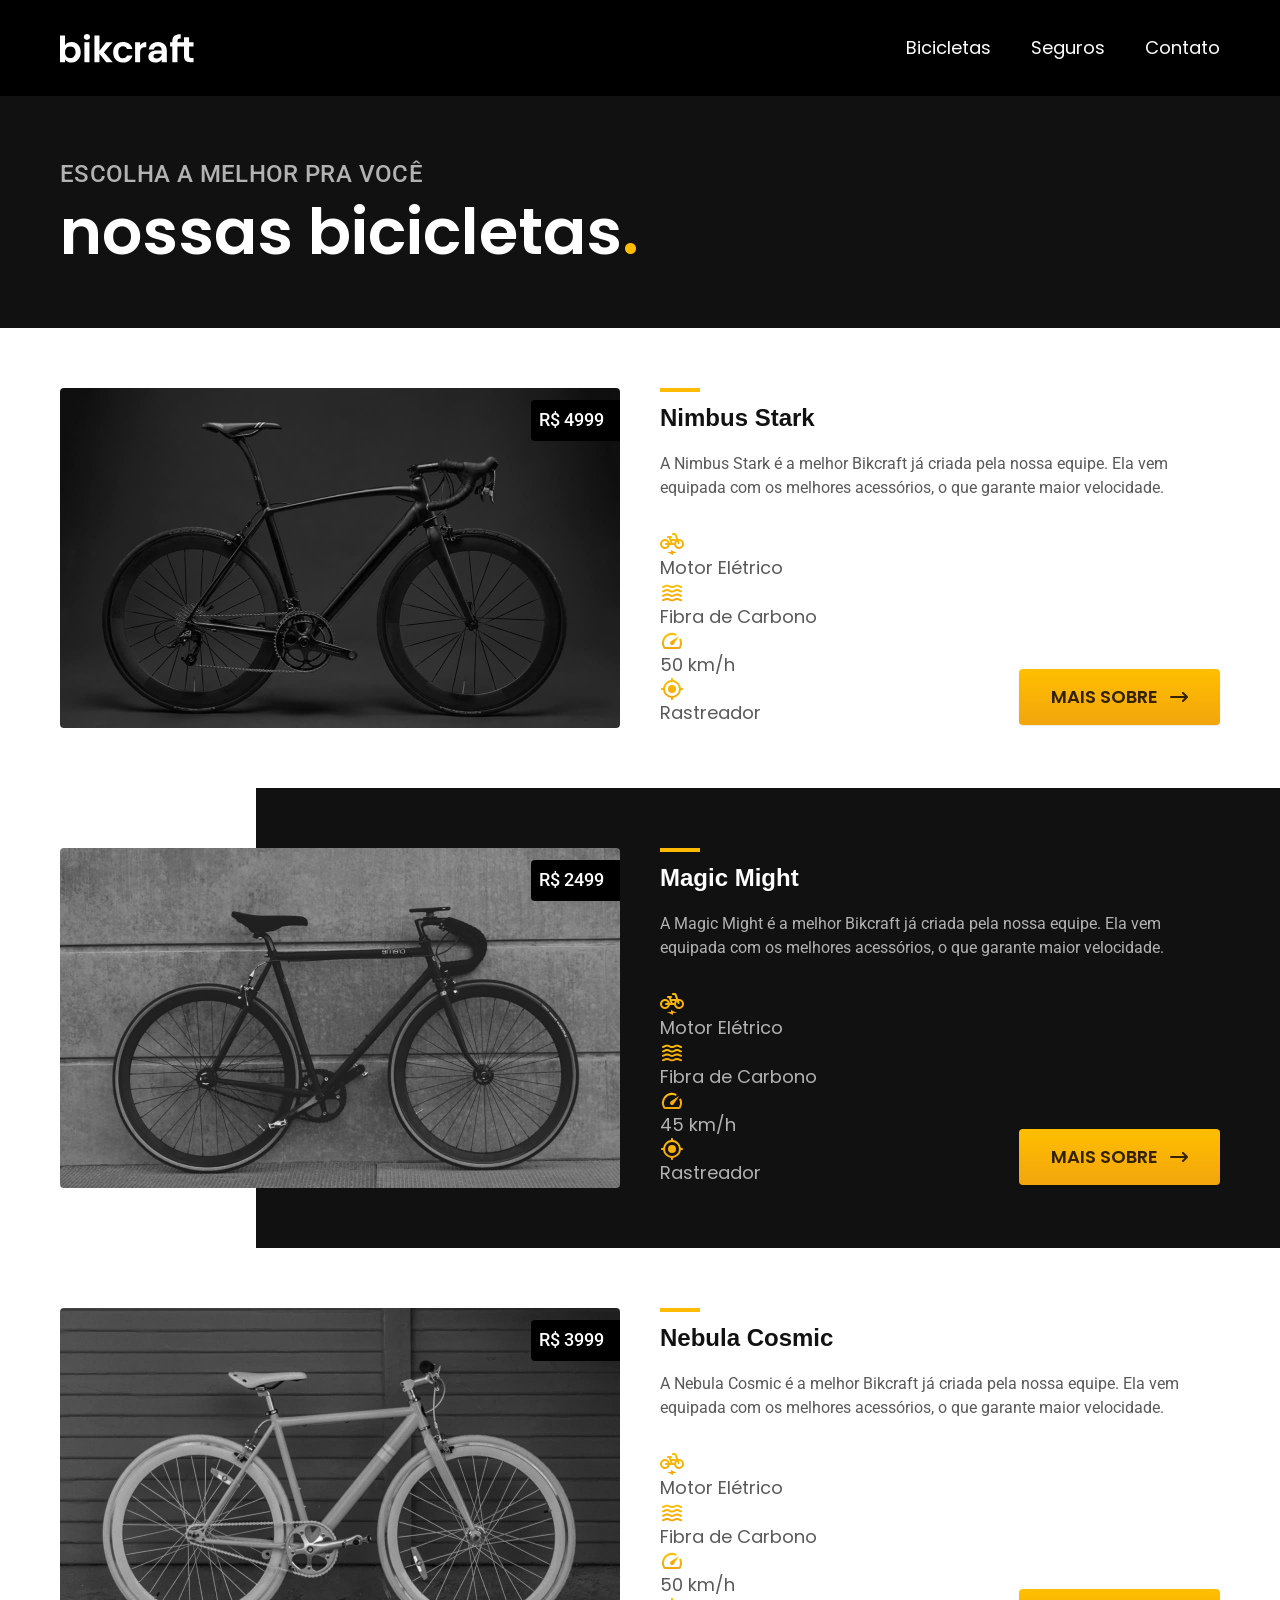
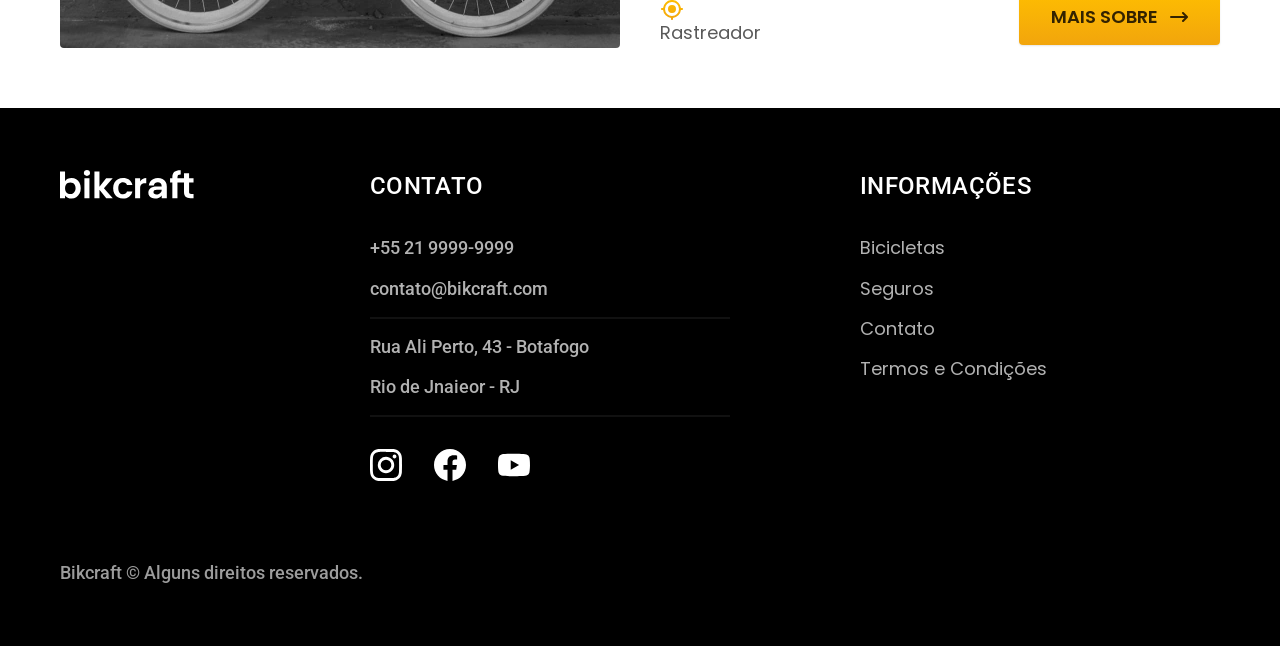
==== bicicletas.html @ 815cf104 "Bicicletas" ====
<!DOCTYPE html>
<html lang="en">

<head>
  <meta charset="UTF-8">
  <meta name="viewport" content="width=device-width, initial-scale=1.0">
  <title>Bicicletas | Bikcraft</title>
  <meta name="description" content="Termos e Condições.">

  <link rel="stylesheet" href="./css/style.css">

  <link rel="preconnect" href="https://fonts.googleapis.com">
  <link rel="preconnect" href="https://fonts.gstatic.com" crossorigin>
  <link href="https://fonts.googleapis.com/css2?family=Merriweather:ital,opsz,wght@1,18..144,900&family=Poppins:wght@400;600&family=Roboto:ital,wght@0,100..900;1,100..900&display=swap" rel="stylesheet">
</head>

<body id="bicicletas">
  <header class="header-bg">
    <div class="header container">
      <a href="./">
        <img src="./img/bikcraft.svg" alt="Bikcraft">
      </a>
      <nav aria-label="primaria">
        <ul class="header-menu font-1-m cor-0">
          <li><a href="./bicicletas.html">Bicicletas</a></li>
          <li><a href="./seguros.html">Seguros</a></li>
          <li><a href="./contato.html"> Contato</a></li>
        </ul>
      </nav>
    </div>

  </header>

  <main>
    <div class="titulo-bg">
      <div class="titulo container">
        <p class="font-2-l-b cor-5">Escolha a melhor pra você</p>
        <h1 class="font-1-xxl cor-0">nossas bicicletas<span class="cor-p1">.</span></h1>
      </div>
    </div>


    <div class="bicicletas container">
      <div class="bicicletas-imagem">
        <img src="./img/bicicletas/nimbus.jpg" alt="Bicicleta preta">
        <span class="font-2-m cor-0">R$ 4999</span>
      </div>
      <div class="bicicletas-conteudo">
        <h2 class="font-1-x1">Nimbus Stark</h2>
        <p class="font-2-s cor-8">A Nimbus Stark é a melhor Bikcraft já criada pela nossa equipe. Ela vem equipada com os melhores acessórios, o que garante maior velocidade.</p>
        <ul class="font-1-m cor-8">
          <li>
            <img src="./img/icones/eletrica.svg" alt="">
            Motor Elétrico
          </li>
          <li>
            <img src="./img/icones/carbono.svg" alt="">
            Fibra de Carbono
          </li>
          <li>
            <img src="./img/icones/velocidade.svg" alt="">
            50 km/h
          </li>
          <li>
            <img src="./img/icones/rastreador.svg" alt="">
            Rastreador
          </li>
        </ul>
        <a class="botao seta" href="./bicicletas/nimbus.html">Mais Sobre</a>
      </div>
    </div>


    <div class="bicicletas-bg">
      <div class="bicicletas container">
        <div class="bicicletas-imagem">
          <img src="./img/bicicletas/magic.jpg" alt="Bicicleta preta">
          <span class="font-2-m cor-0">R$ 2499</span>
        </div>
        <div class="bicicletas-conteudo">
          <h2 class="font-1-x1 cor-0">Magic Might</h2>
          <p class="font-2-s cor-5">A Magic Might é a melhor Bikcraft já criada pela nossa equipe. Ela vem equipada com os melhores acessórios, o que garante maior velocidade.</p>
          <ul class="font-1-m cor-5">
            <li>
              <img src="./img/icones/eletrica.svg" alt="">
              Motor Elétrico
            </li>
            <li>
              <img src="./img/icones/carbono.svg" alt="">
              Fibra de Carbono
            </li>
            <li>
              <img src="./img/icones/velocidade.svg" alt="">
              45 km/h
            </li>
            <li>
              <img src="./img/icones/rastreador.svg" alt="">
              Rastreador
            </li>
          </ul>
          <a class="botao seta" href="./bicicletas/magic.html">Mais Sobre</a>
        </div>
      </div>
    </div>


    <div class="bicicletas container">
      <div class="bicicletas-imagem">
        <img src="./img/bicicletas/nebula.jpg" alt="Bicicleta preta">
        <span class="font-2-m cor-0">R$ 3999</span>
      </div>
      <div class="bicicletas-conteudo">
        <h2 class="font-1-x1">Nebula Cosmic</h2>
        <p class="font-2-s cor-8">A Nebula Cosmic é a melhor Bikcraft já criada pela nossa equipe. Ela vem equipada com os melhores acessórios, o que garante maior velocidade.</p>
        <ul class="font-1-m cor-8">
          <li>
            <img src="./img/icones/eletrica.svg" alt="">
            Motor Elétrico
          </li>
          <li>
            <img src="./img/icones/carbono.svg" alt="">
            Fibra de Carbono
          </li>
          <li>
            <img src="./img/icones/velocidade.svg" alt="">
            50 km/h
          </li>
          <li>
            <img src="./img/icones/rastreador.svg" alt="">
            Rastreador
          </li>
        </ul>
        <a class="botao seta" href="./bicicletas/nebula.html">Mais Sobre</a>
      </div>
    </div>


  </main>

  <footer class="footer-bg">
    <div class="footer container">
      <img src="./img/bikcraft.svg" alt="Bikcraft">
      <div class="footer-contato">
        <h3 class="font-2-l-b cor-0">Contato</h3>
        <ul class="font-2-m cor-5">
          <li><a href="tel:+5521999999999">+55 21 9999-9999</a></li>
          <li><a href="mailto:contato@bikcraft.com">contato@bikcraft.com</a></li>
          <li>Rua Ali Perto, 43 - Botafogo</li>
          <li>Rio de Jnaieor - RJ</li>
        </ul>
        <div class="footer-redes">
          <a href="./">
            <img src="./img/redes/instagram.svg" alt="Instagram">
          </a>
          <a href="./">
            <img src="./img/redes/facebook.svg" alt="Facebook">
          </a>
          <a href="./">
            <img src="./img/redes/youtube.svg" alt="Youtube">
          </a>
        </div>
      </div>
      <div class="footer-informacoes">
        <h3 class="font-2-l-b cor-0">Informações</h3>
        <nav>
          <ul class="font-1-m cor-5">
            <li><a href="./bicicleta.html">Bicicletas</a></li>
            <li><a href="./seguros">Seguros</a></li>
            <li><a href="./contato.html">Contato</a></li>
            <li><a href="./termos.html">Termos e Condições</a></li>
          </ul>
        </nav>

      </div>
      <p class="footer-copy font-2-m cor-6">Bikcraft © Alguns direitos reservados.</p>
    </div>

  </footer>
</body>

</html>
---- css/style.css ----
@import "./global/global.css";
@import "./utilidades/tipografia.css";
@import "./utilidades/cores.css";

@import "./global/header.css";
@import "./global/footer.css";

/* Utilidades */
@import "./utilidades/componentes.css";

/* Home */
@import "./home/introducao.css";
@import "./home/tecnologia.css";
@import "./home/parceiros.css";
@import "./home/depoimento.css";

/* Bicicletas */
@import "./bicicletas/bicicletas-lista.css";
@import "./bicicletas/bicicletas.css";

/* Seguros */
@import "./seguros/seguros.css";

/* Termos */
@import "./termos/termos.css";
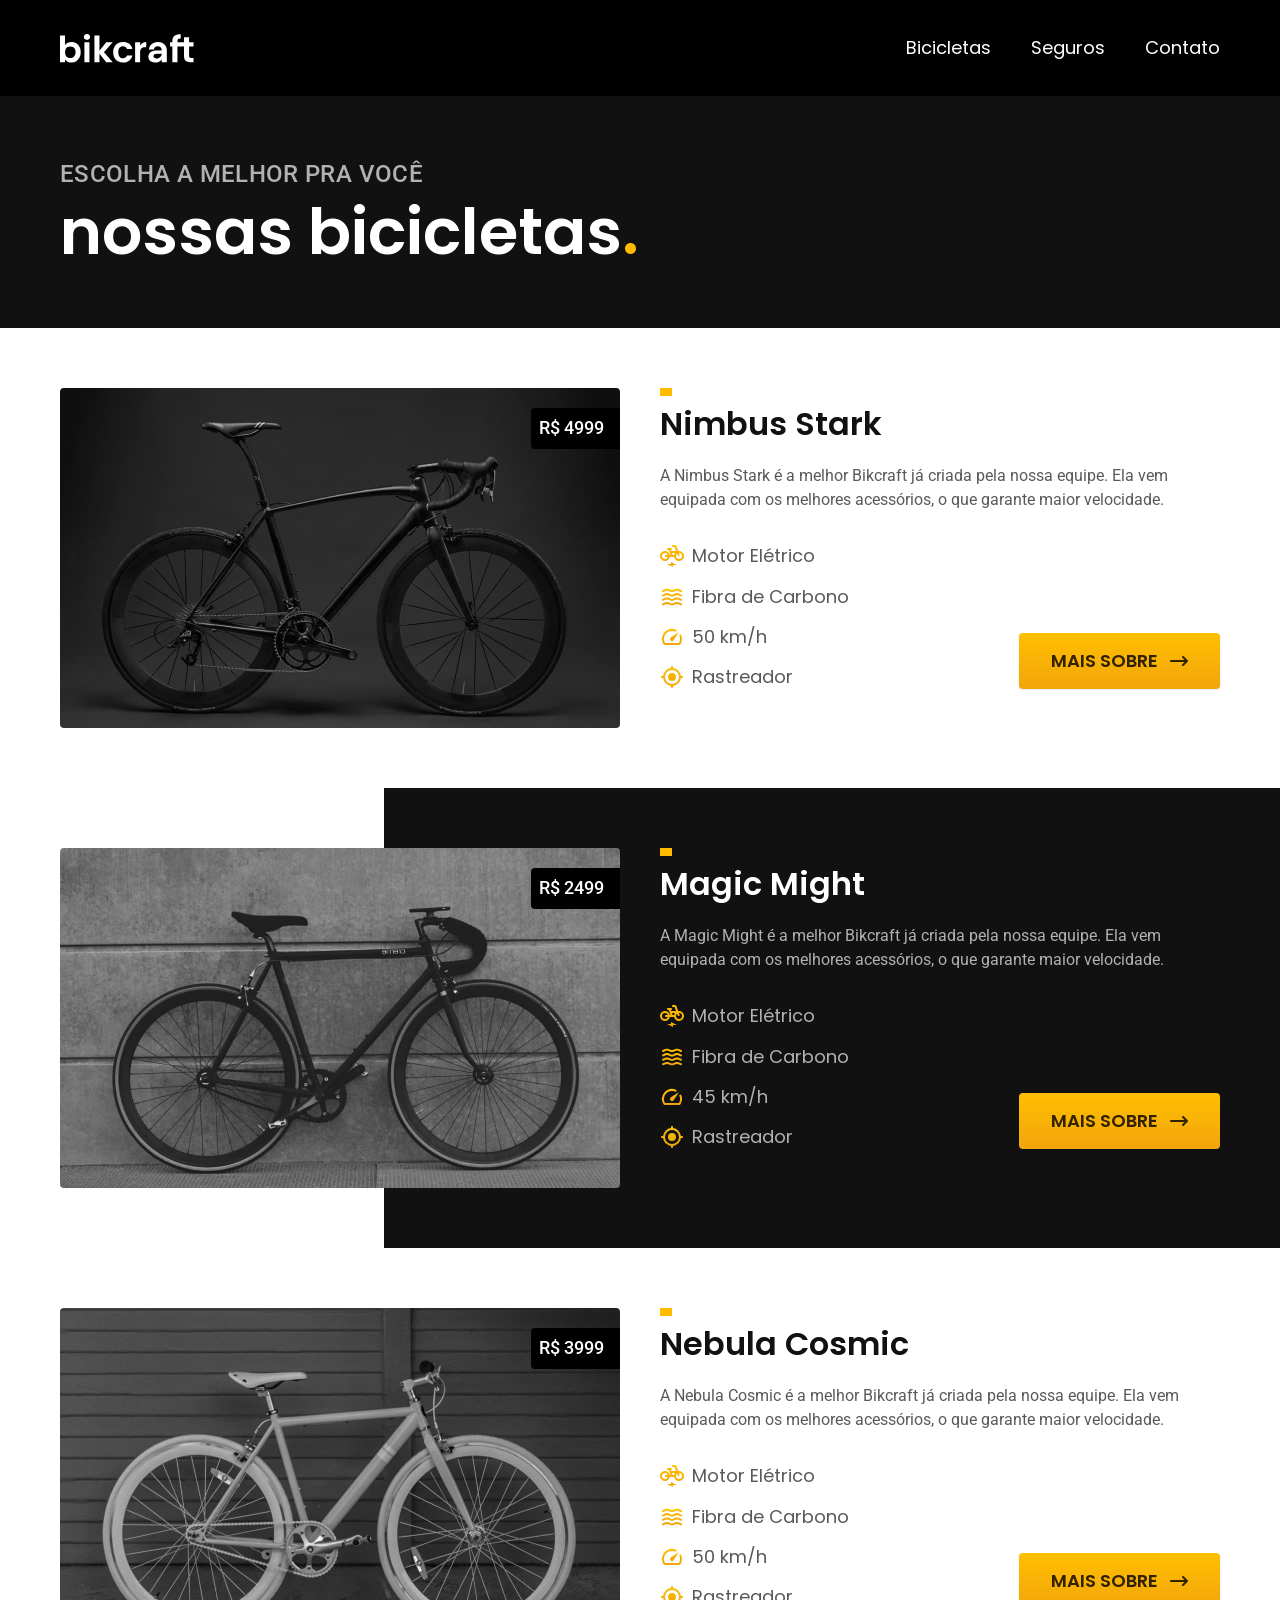
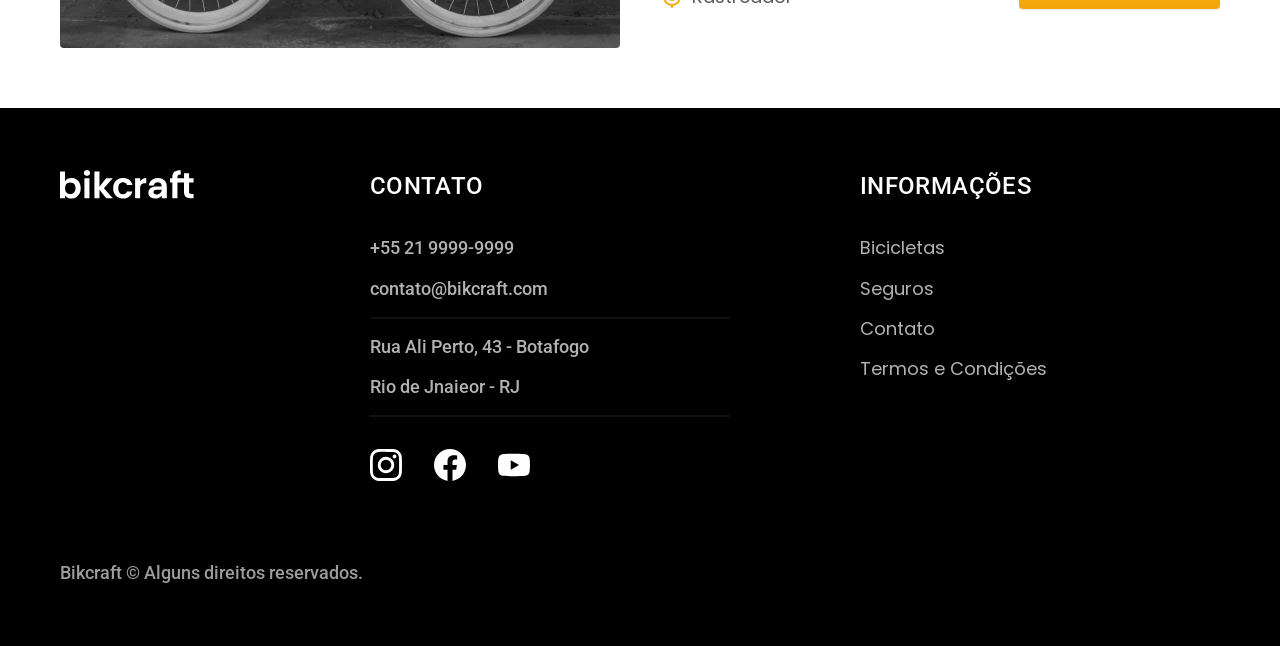
==== commit cce9862f: "Bicicleta Interna" ====
--- a/bicicletas.html
+++ b/bicicletas.html
@@ -46,7 +46,7 @@
         <span class="font-2-m cor-0">R$ 4999</span>
       </div>
       <div class="bicicletas-conteudo">
-        <h2 class="font-1-x1">Nimbus Stark</h2>
+        <h2 class="font-1-xl">Nimbus Stark</h2>
         <p class="font-2-s cor-8">A Nimbus Stark é a melhor Bikcraft já criada pela nossa equipe. Ela vem equipada com os melhores acessórios, o que garante maior velocidade.</p>
         <ul class="font-1-m cor-8">
           <li>
@@ -78,7 +78,7 @@
           <span class="font-2-m cor-0">R$ 2499</span>
         </div>
         <div class="bicicletas-conteudo">
-          <h2 class="font-1-x1 cor-0">Magic Might</h2>
+          <h2 class="font-1-xl cor-0">Magic Might</h2>
           <p class="font-2-s cor-5">A Magic Might é a melhor Bikcraft já criada pela nossa equipe. Ela vem equipada com os melhores acessórios, o que garante maior velocidade.</p>
           <ul class="font-1-m cor-5">
             <li>
@@ -110,7 +110,7 @@
         <span class="font-2-m cor-0">R$ 3999</span>
       </div>
       <div class="bicicletas-conteudo">
-        <h2 class="font-1-x1">Nebula Cosmic</h2>
+        <h2 class="font-1-xl">Nebula Cosmic</h2>
         <p class="font-2-s cor-8">A Nebula Cosmic é a melhor Bikcraft já criada pela nossa equipe. Ela vem equipada com os melhores acessórios, o que garante maior velocidade.</p>
         <ul class="font-1-m cor-8">
           <li>
--- a/css/style.css
+++ b/css/style.css
@@ -18,8 +18,13 @@
 @import "./bicicletas/bicicletas-lista.css";
 @import "./bicicletas/bicicletas.css";
 
+/* Bicicleta */
+@import "./bicicleta/bicicleta.css";
+
 /* Seguros */
 @import "./seguros/seguros.css";
+@import "./seguros/vantagens.css";
+@import "./seguros/perguntas.css";
 
 /* Termos */
 @import "./termos/termos.css";
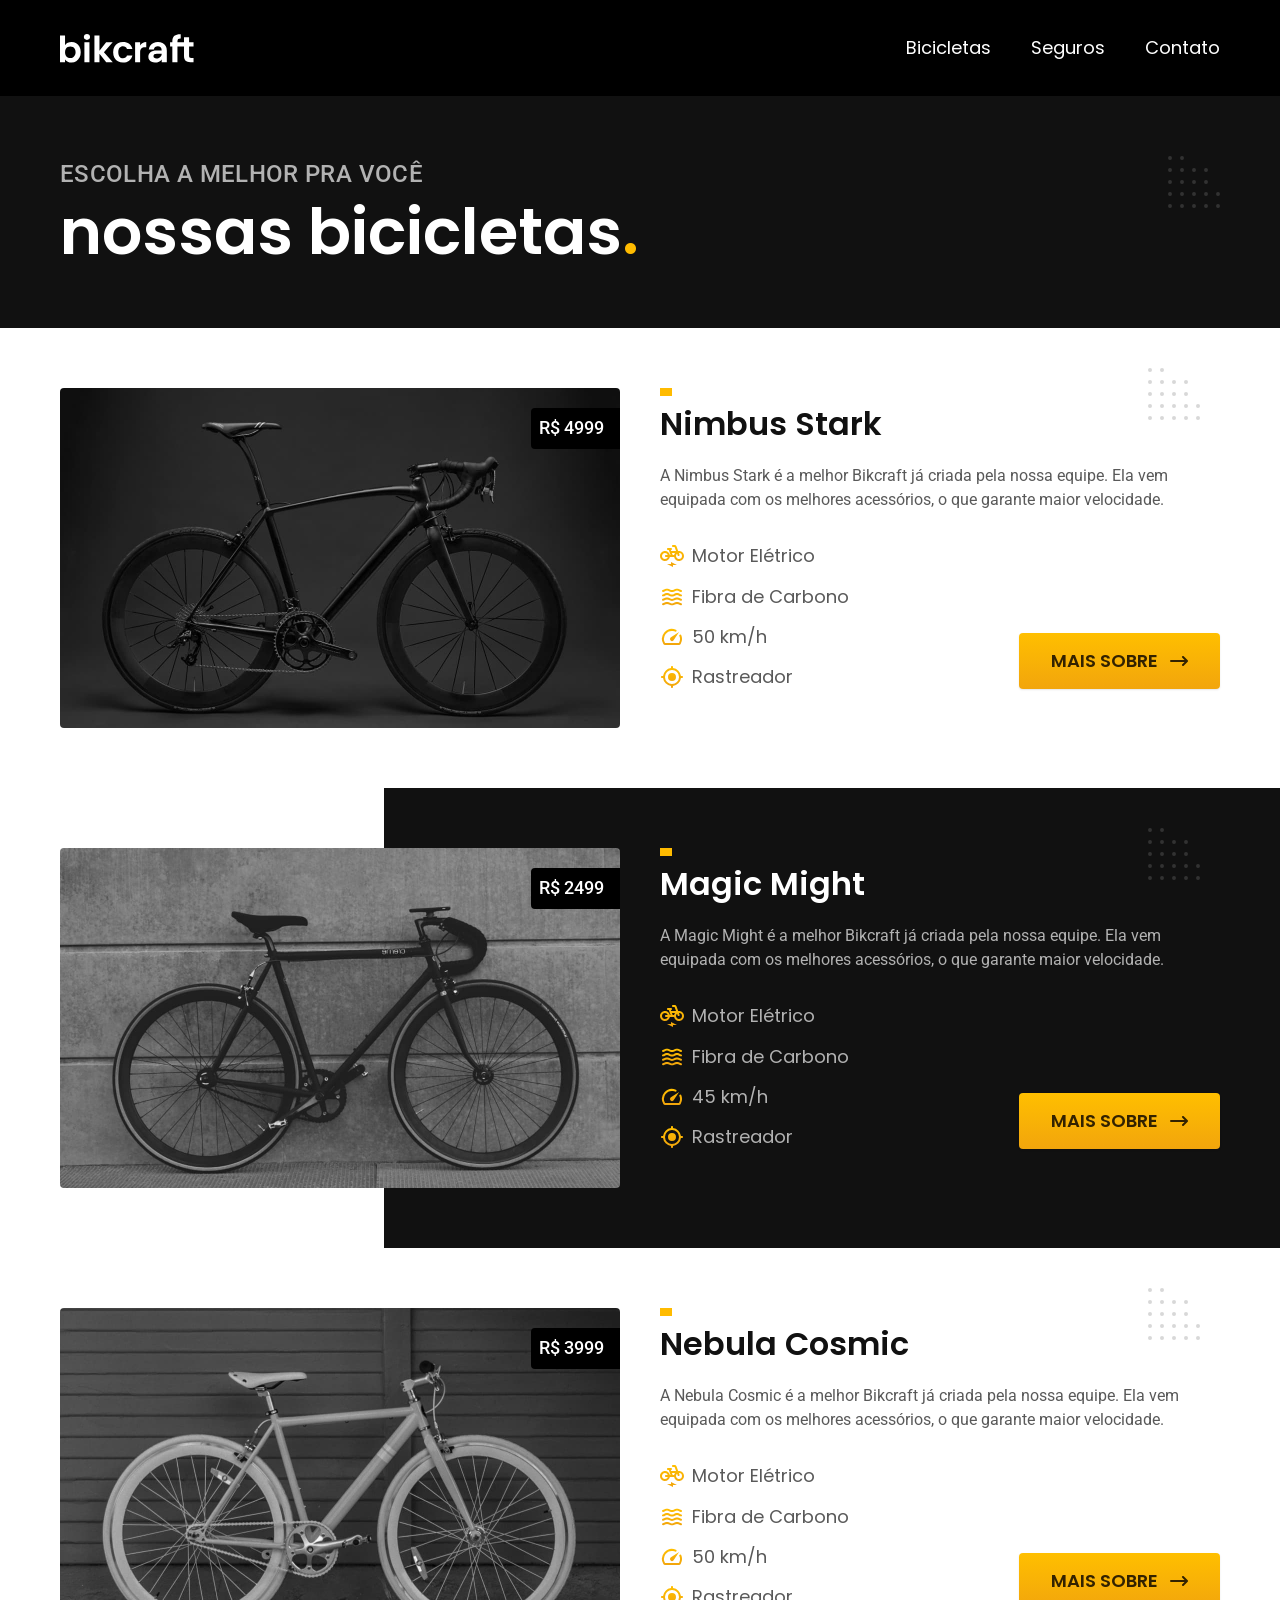
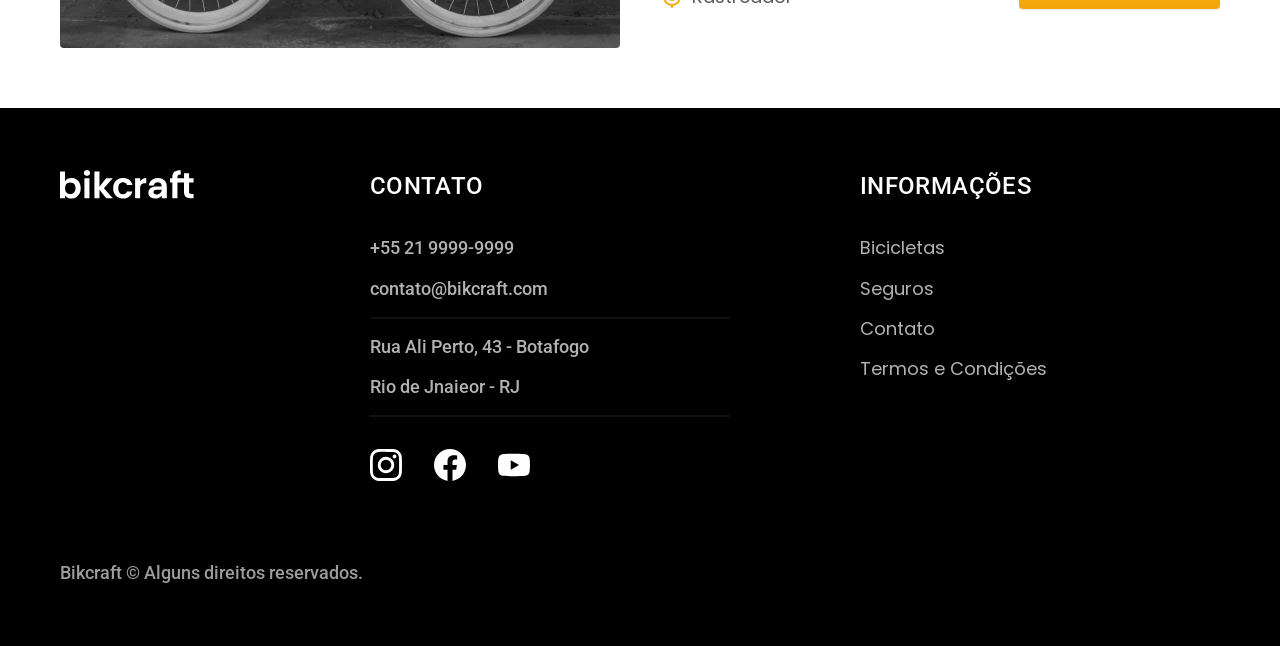
==== commit a2b26ee2: "orcamento e otimizações" ====
--- a/bicicletas.html
+++ b/bicicletas.html
@@ -7,6 +7,7 @@
   <title>Bicicletas | Bikcraft</title>
   <meta name="description" content="Termos e Condições.">
 
+  <link rel="preload" href="./css/style.css" as="style">
   <link rel="stylesheet" href="./css/style.css">
 
   <link rel="preconnect" href="https://fonts.googleapis.com">
--- a/css/style.css
+++ b/css/style.css
@@ -7,6 +7,7 @@
 
 /* Utilidades */
 @import "./utilidades/componentes.css";
+@import "./utilidades/formulario.css";
 
 /* Home */
 @import "./home/introducao.css";
@@ -20,11 +21,20 @@
 
 /* Bicicleta */
 @import "./bicicleta/bicicleta.css";
+@import "./bicicleta/seguro.css";
 
 /* Seguros */
 @import "./seguros/seguros.css";
 @import "./seguros/vantagens.css";
 @import "./seguros/perguntas.css";
 
+/* Contato */
+@import "./contato/contato.css";
+@import "./contato/lojas.css";
+
+
+/* Orçamento */
+@import "./orcamento/orcamento.css";
+
 /* Termos */
 @import "./termos/termos.css";
--- a/css/style.css
+++ b/css/style.css
@@ -7,6 +7,7 @@
 
 /* Utilidades */
 @import "./utilidades/componentes.css";
+@import "./utilidades/formulario.css";
 
 /* Home */
 @import "./home/introducao.css";
@@ -20,11 +21,20 @@
 
 /* Bicicleta */
 @import "./bicicleta/bicicleta.css";
+@import "./bicicleta/seguro.css";
 
 /* Seguros */
 @import "./seguros/seguros.css";
 @import "./seguros/vantagens.css";
 @import "./seguros/perguntas.css";
 
+/* Contato */
+@import "./contato/contato.css";
+@import "./contato/lojas.css";
+
+
+/* Orçamento */
+@import "./orcamento/orcamento.css";
+
 /* Termos */
 @import "./termos/termos.css";
